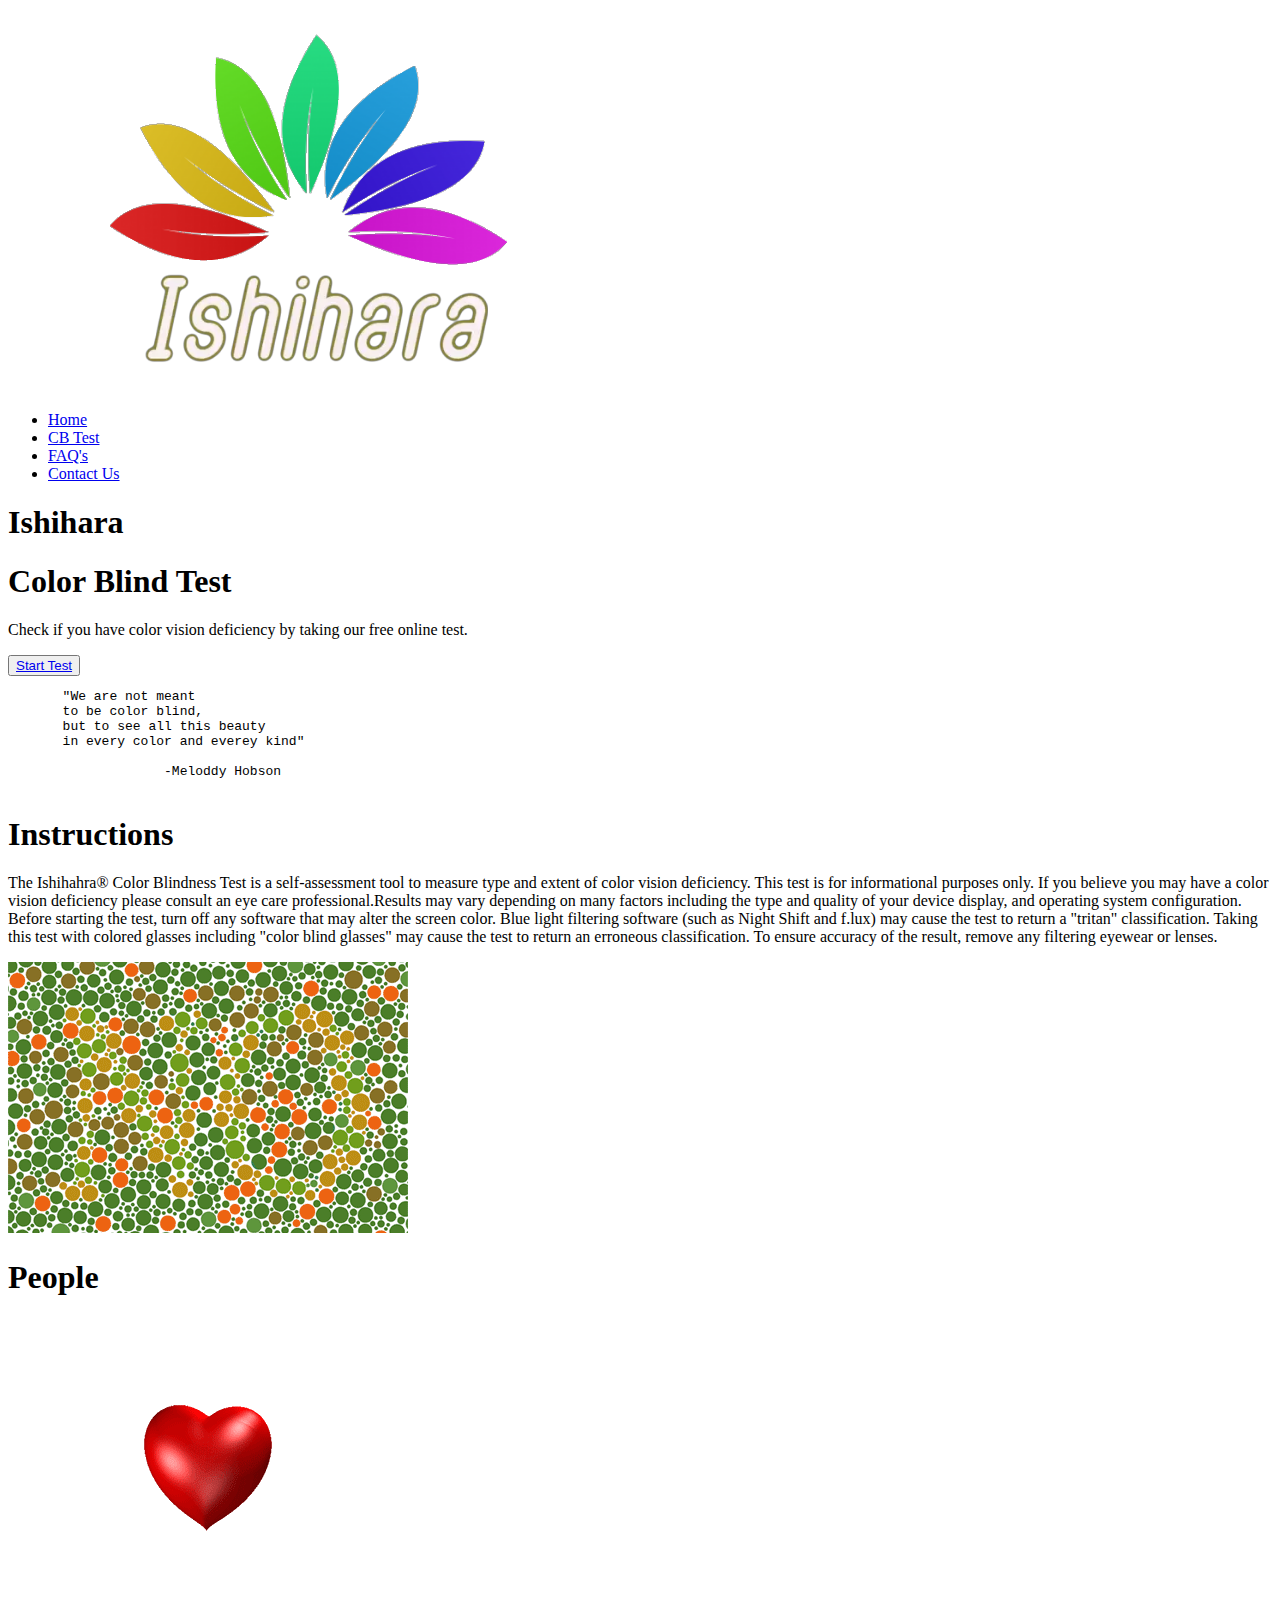
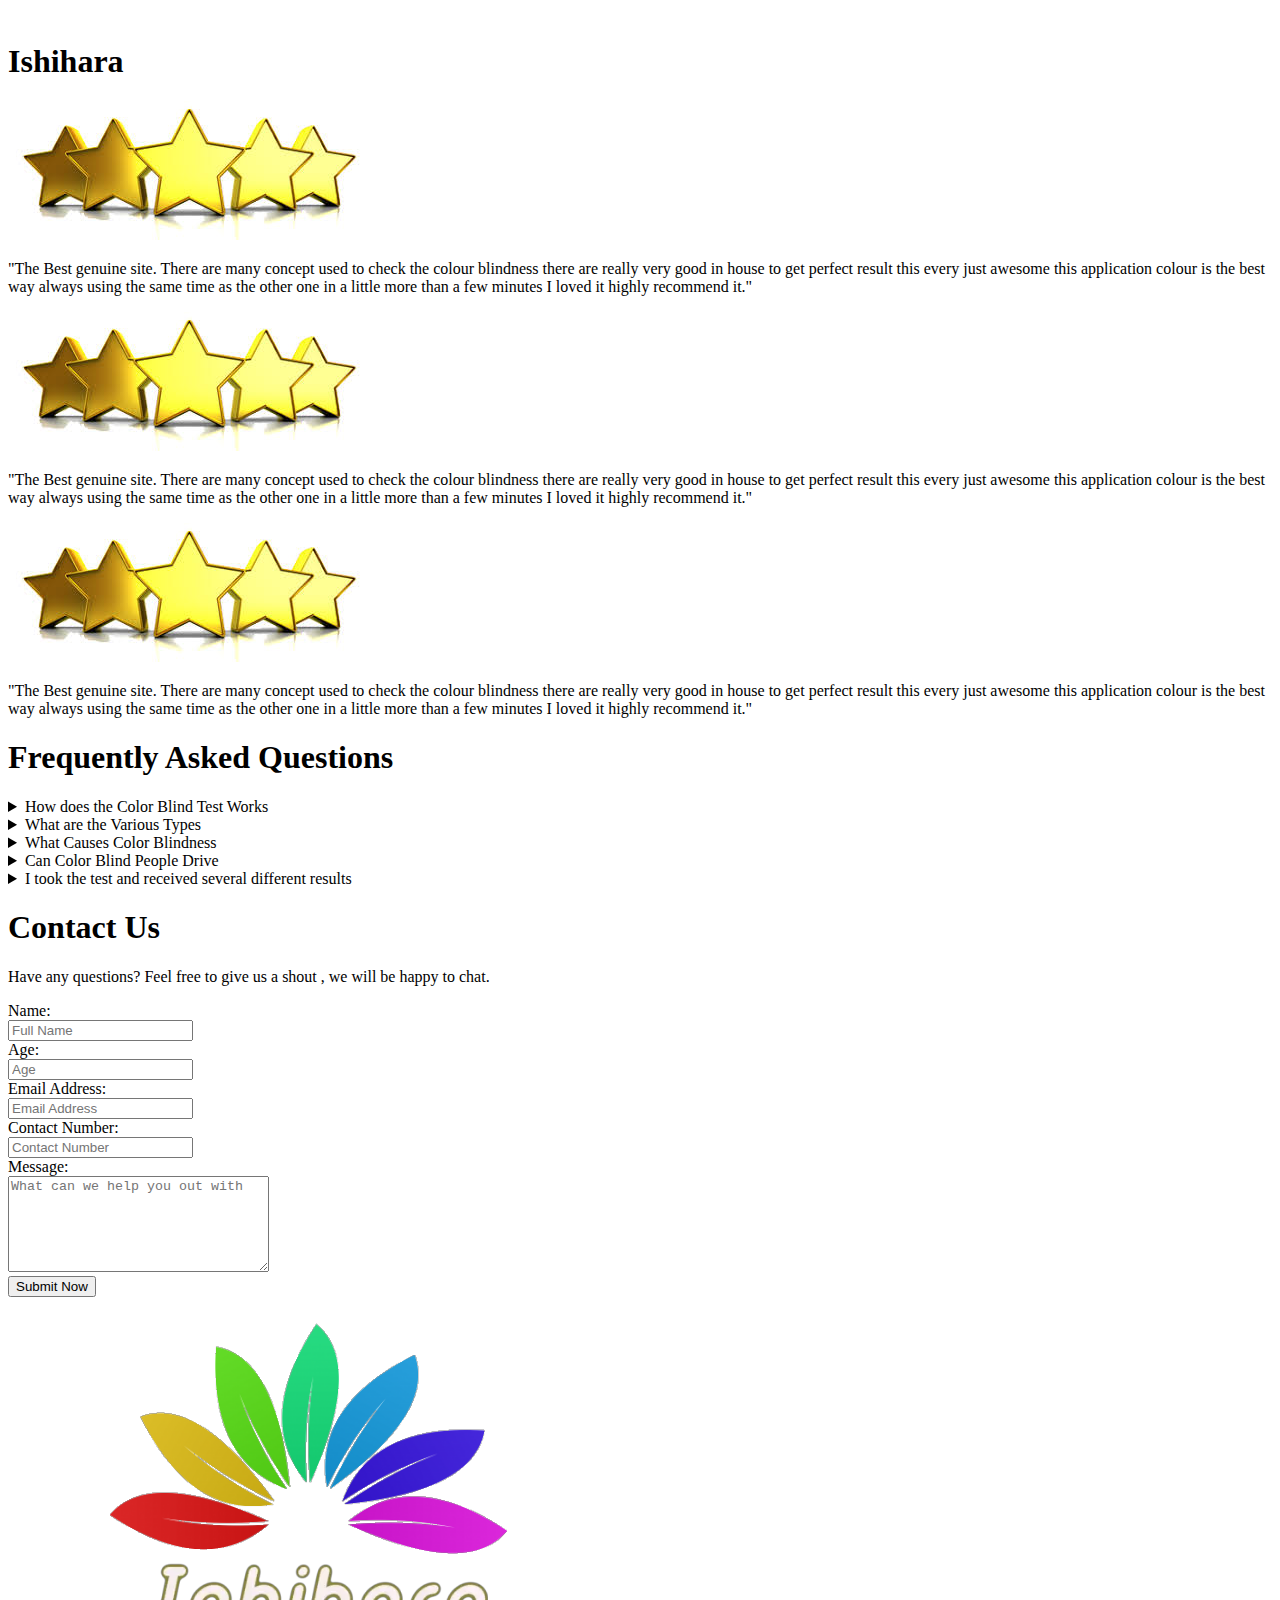
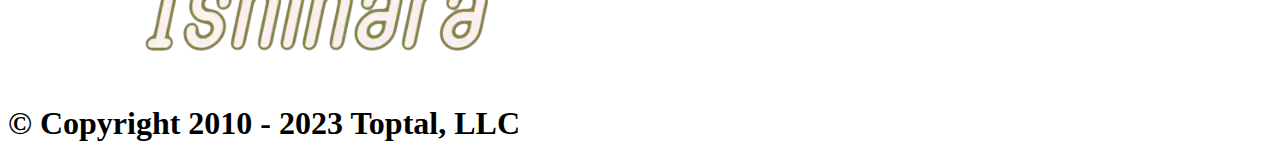
==== index.html @ a9572105 "files added" ====
<!DOCTYPE html>
<html lang="en">

<head>
    <meta charset="UTF-8">
    <meta http-equiv="X-UA-Compatible" content="IE=edge">
    <meta name="viewport" content="width=device-width, initial-scale=1.0">
    <title>Color Blindness Test</title>
    <link rel="stylesheet" href="css/style.css">
    <link rel="preconnect" href="https://fonts.googleapis.com">
    <link rel="preconnect" href="https://fonts.gstatic.com" crossorigin="">
    <link href="https://fonts.googleapis.com/css2?family=Playfair+Display:ital,wght@1,500&amp;display=swap"
        rel="stylesheet">
    <link rel="preconnect" href="https://fonts.googleapis.com">
    <link rel="preconnect" href="https://fonts.gstatic.com" crossorigin="">
    <link href="https://fonts.googleapis.com/css2?family=Bree+Serif&amp;display=swap" rel="stylesheet">
    <link rel="preconnect" href="https://fonts.googleapis.com">
    <link rel="preconnect" href="https://fonts.gstatic.com" crossorigin="">
    <link href="https://fonts.googleapis.com/css2?family=Poppins:wght@300&amp;display=swap" rel="stylesheet">
</head>

<body>
    <header>
        <nav id="navbar">
            <div id="logo">
                <img src="Color Logo Design Template - Made with PosterMyWall.png" alt="Test">
            </div>
            <ul>
                <li class="item"><a href="#">Home</a></li>
                <li class="item"><a href="http://127.0.0.1:5500/may17.html">CB Test</a></li>
                <li class="item"><a href="#fifth-sec">FAQ's</a></li>
                <li class="item"><a href="#sixth-sec">Contact Us</a></li>
            </ul>
        </nav>
    </header>

    <div id="third-sec">
        <div class="third-sec-block-one">
            <h1 class="third-sec-head">
                Ishihara
            </h1>
            <h1 class="third-sec-head">
                Color Blind Test
            </h1>
            <p class="third-sec-p1">
                Check if you have color vision deficiency by taking our free online test.
            </p>
            <button class="third-sec-btn" fdprocessedid="hqlkx"><a href="http://127.0.0.1:5500/may17.html"
                    target="_blank">Start Test</a></button>
        </div>
        <div class="third-sec-block-two">
            <pre class="third-sec-p2">       "We are not meant 
       to be color blind, 
       but to see all this beauty 
       in every color and everey kind"   

                    -Meloddy Hobson 
            </pre>
        </div>
    </div>
    <div id="instructions-sec">
        <div class="instruct-sec-head">
            <h1>Instructions</h1>
        </div>
        <div class="instruct-sec-block">
            <div class="instruct-sec-block-para">
                <p>The Ishihahra® Color Blindness Test is a self-assessment tool to measure type and extent of color
                    vision deficiency. This test is for informational purposes only. If you believe you may have a color
                    vision deficiency please consult an eye care professional.Results may vary depending on many factors
                    including the type and quality of your device display, and operating system configuration. Before
                    starting the test, turn off any software that may alter the screen color. Blue light filtering
                    software (such as Night Shift and f.lux) may cause the test to return a "tritan" classification.
                    Taking this test with colored glasses including "color blind glasses" may cause the test to return
                    an erroneous classification. To ensure accuracy of the result, remove any filtering eyewear or
                    lenses.</p>
            </div>
            <div class="instruct-sec-block-img">
                <img src="color-blind-pic.gif" alt="">
            </div>
        </div>
    </div>
    <div id="fourth-sec">
        <div class="fourth-sec-block-one">
            <h1 class="fourth-sec-head">People </h1>
            <img class="fourth-sec-head-heart" src="heart.gif" alt="Love">
            <h1 class="fourth-sec-head">Ishihara</h1>
        </div>
        <div class="fourth-sec-block-two">
            <!-- <img src="reviewpic1.png" alt="Review"> -->
            <div class="reviews">
                <img src="images (1).jpg" alt="Review">
                <p>"The Best genuine site. There are many concept used to check the colour blindness there are really
                    very good in house to get perfect result this every just awesome this application colour is the best
                    way always using the same time as the other one in a little more than a few minutes I loved it
                    highly recommend it."</p>
            </div>
            <div class="reviews">
                <img src="images (1).jpg" alt="Review">
                <p>"The Best genuine site. There are many concept used to check the colour blindness there are really
                    very good in house to get perfect result this every just awesome this application colour is the best
                    way always using the same time as the other one in a little more than a few minutes I loved it
                    highly recommend it."</p>
            </div>
            <div class="reviews">
                <img src="images (1).jpg" alt="Review">
                <p>"The Best genuine site. There are many concept used to check the colour blindness there are really
                    very good in house to get perfect result this every just awesome this application colour is the best
                    way always using the same time as the other one in a little more than a few minutes I loved it
                    highly recommend it."</p>
            </div>
            <!-- <img src="reviewpic2.png" alt=""> -->
        </div>
    </div>
    <div id="fifth-sec">
        <div class="fifth-sec-head">
            <h1>Frequently Asked Questions</h1>
        </div>
        <div class="fifth-sec-details">
            <details>
                <summary class="summary">How does the Color Blind Test Works</summary>
                <p>The Ishihahra® Color Blindness Test is a self-assessment tool to measure type and extent of color
                    vision deficiency. This test is for informational purposes only. If you believe you may have a color
                    vision deficiency please consult an eye care professional.Results may vary depending on many factors
                    including the type and quality of your device display, and operating system configuration. Before
                    starting the test, turn off any software that may alter the screen color. Blue light filtering
                    software (such as Night Shift and f.lux) may cause the test to return a "tritan" classification.
                    Taking this test with colored glasses including "color blind glasses" may cause the test to return
                    an erroneous classification. To ensure accuracy of the result, remove any filtering eyewear or
                    lenses.</p>
            </details>
            <details>
                <summary class="summary">What are the Various Types</summary>
                <p>There are four main types: Red-Green, Blue-Yellow, and Full (Monochromacy). Each color vision
                    deficiency results from specific eye defects or abnormalities that affect how an individual sees
                    color. For example, individuals with the Red-Green type are less sensitive to color variations in
                    the spectrum's red and green regions. Individuals with the Blue-Yellow type may not distinguish
                    between hues such as cyan or blue-yellow. And people with Full (Monochromacy) Type have difficulty
                    seeing any color.</p>
            </details>
            <details>
                <summary class="summary">What Causes Color Blindness</summary>
                <p>There are several different types, but the most common type is caused by an altered or absent color
                    of Photopsin pigment in the eyes. It will also be caused by other conditions that affect the eyes,
                    such as cataracts or macular degeneration. Most of all, it is hereditary but can also be acquired
                    through illness or injury. It is relatively common, affecting up to 8% of men and 0.5% of women
                    worldwide. While it is not a severe condition, it can impact a person's ability to participate in
                    certain activities, such as driving or identifying colors in a work environment. There are several
                    ways to adapt to color-blindness, including color filters and special glasses by consulting a
                    doctor.</p>
            </details>
            <details>
                <summary class="summary">Can Color Blind People Drive</summary>
                <p>Driving is a most difficult skill, allowing people to navigate the roads safely and access work,
                    school, and other destinations. However, not everyone has this ability. Some people suffer from
                    color blindness, making it difficult to differentiate some colors and combinations. Many have
                    wondered whether color-blind drivers are safe to drive on the road, but this question depends on
                    their particular type of color blindness. For instance, color blindness can be detected with a
                    simple online test. Regardless of the cause, all color blind drivers can benefit from taking extra
                    care behind the wheel and being especially careful by consulting to doctor and taking Treatment like
                    glasses or lenses while driving.
                </p>
            </details>
            <details>
                <summary class="summary">I took the test and received several different results</summary>
                <p>Test results may vary if a person uses different monitors, screens, or takes the test under different
                    lighting conditions. Be sure that the brightness of your monitor, tablet or smartphone is set to
                    high and retake the test on the same device to confirm results.</p>
            </details>
        </div>
    </div>
    <div id="sixth-sec">
        <div class="sixth-sec-head">
            <h1>Contact Us</h1>
        </div>
        <div class="sixth-sec-block">
            <div class="sixth-sec-para">
                <p>Have any questions? Feel free to give us a shout , we will be happy to chat.</p>
            </div>
            <div class="sixth-sec-form1">
                <div class="sixth-sec-form-name">
                    Name:<br> <input type="text" placeholder="Full Name" fdprocessedid="8umhqd">
                </div>
                <div class="sixth-sec-form-name">
                    Age:<br> <input type="text" placeholder="Age" fdprocessedid="5wmhr7">
                </div>
            </div>
            <div class="sixth-sec-form2">
                <div class="sixth-sec-form-name">
                    Email Address:<br> <input type="text" placeholder="Email Address" fdprocessedid="2l1i1n">
                </div>
                <div class="sixth-sec-form-name">
                    Contact Number:<br> <input type="text" placeholder="Contact Number" fdprocessedid="vk0z0qk">
                </div>
            </div>
            <div class="sixth-sec-form3">
                <div class="sixth-sec-form-feed">
                    Message:<br> <textarea name="messages" id="message" cols="30" rows="6"
                        placeholder="What can we help you out with"></textarea>
                </div>
            </div>
            <div class="submit">
            <button fdprocessedid="qgq2w">Submit Now</button>
        </div>
        </div>
    </div>
    <div id="seventh-sec">
        <div class="footer1">
            <img src="Color Logo Design Template - Made with PosterMyWall.png" alt="">
        </div>
        <footer class="footer2">
            <h1>© Copyright 2010 - 2023 Toptal, LLC</h1>
        </footer>
    </div>


</body>

</html>
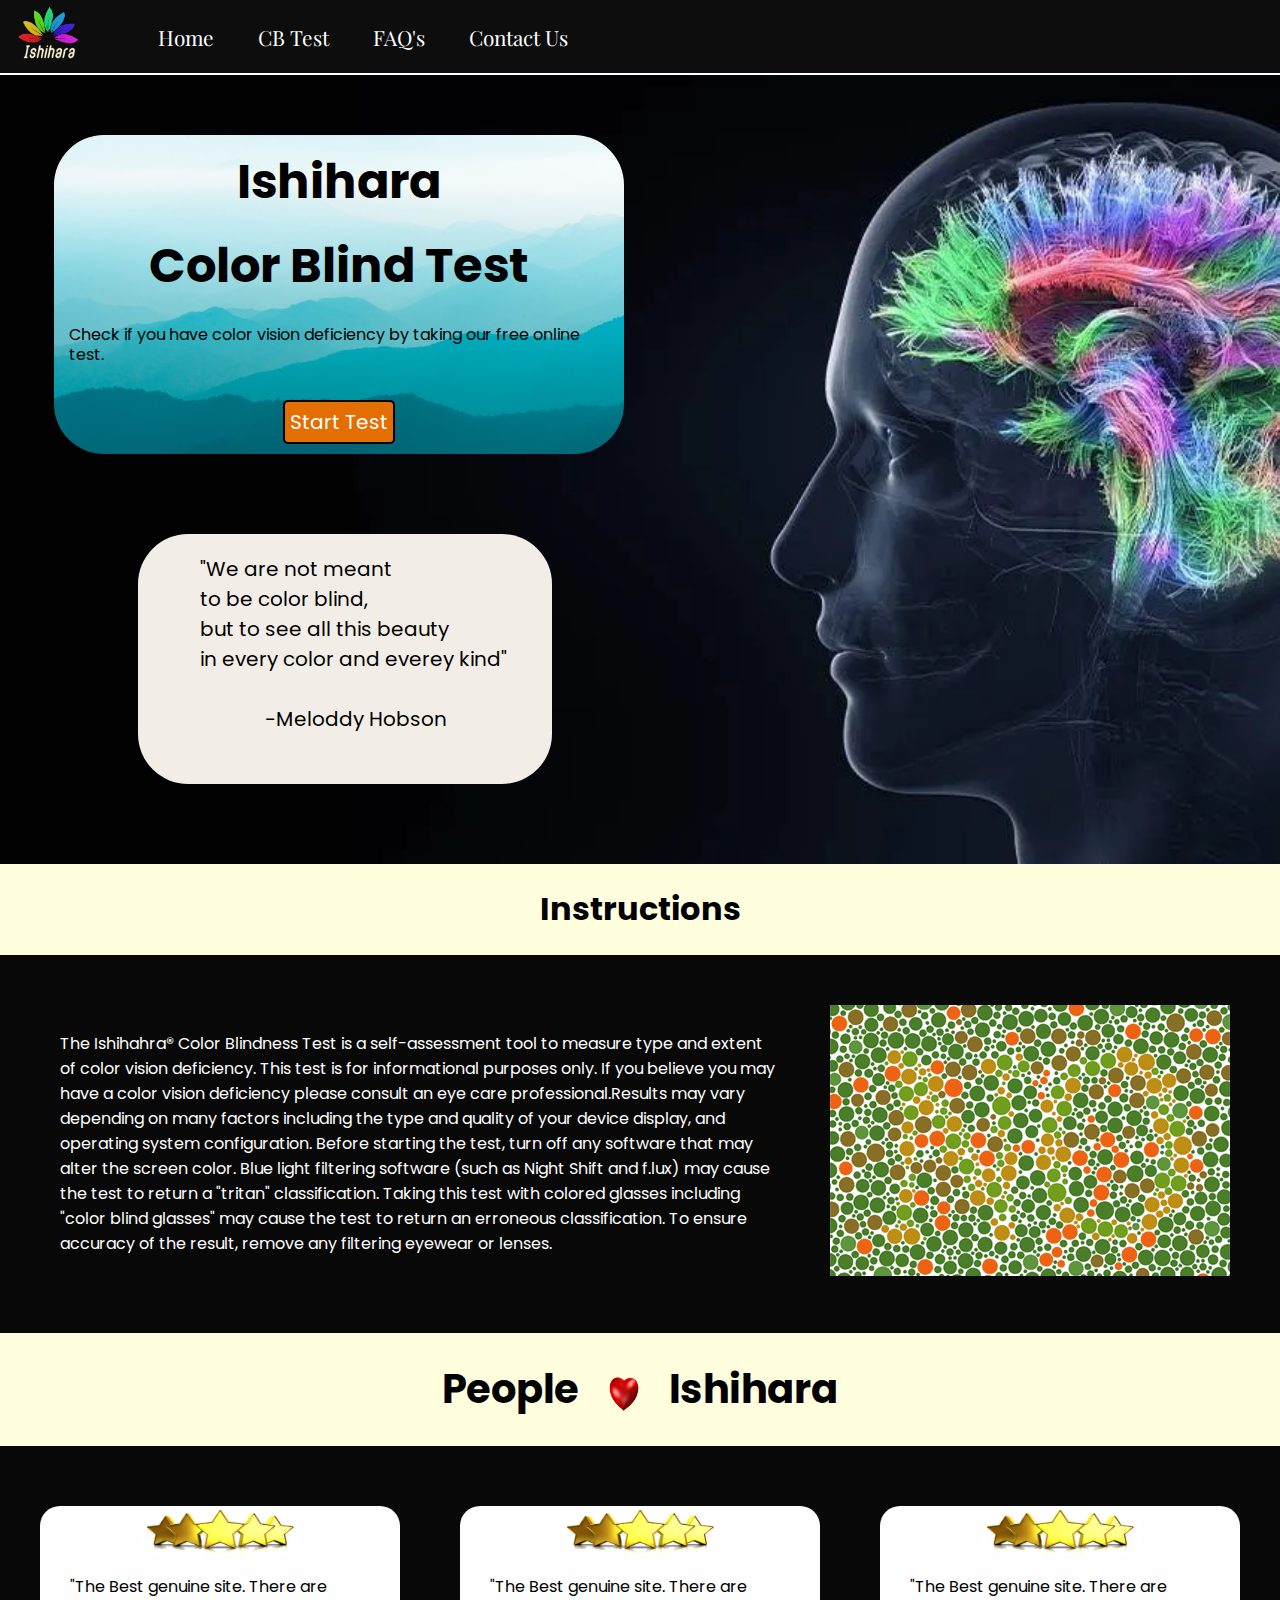
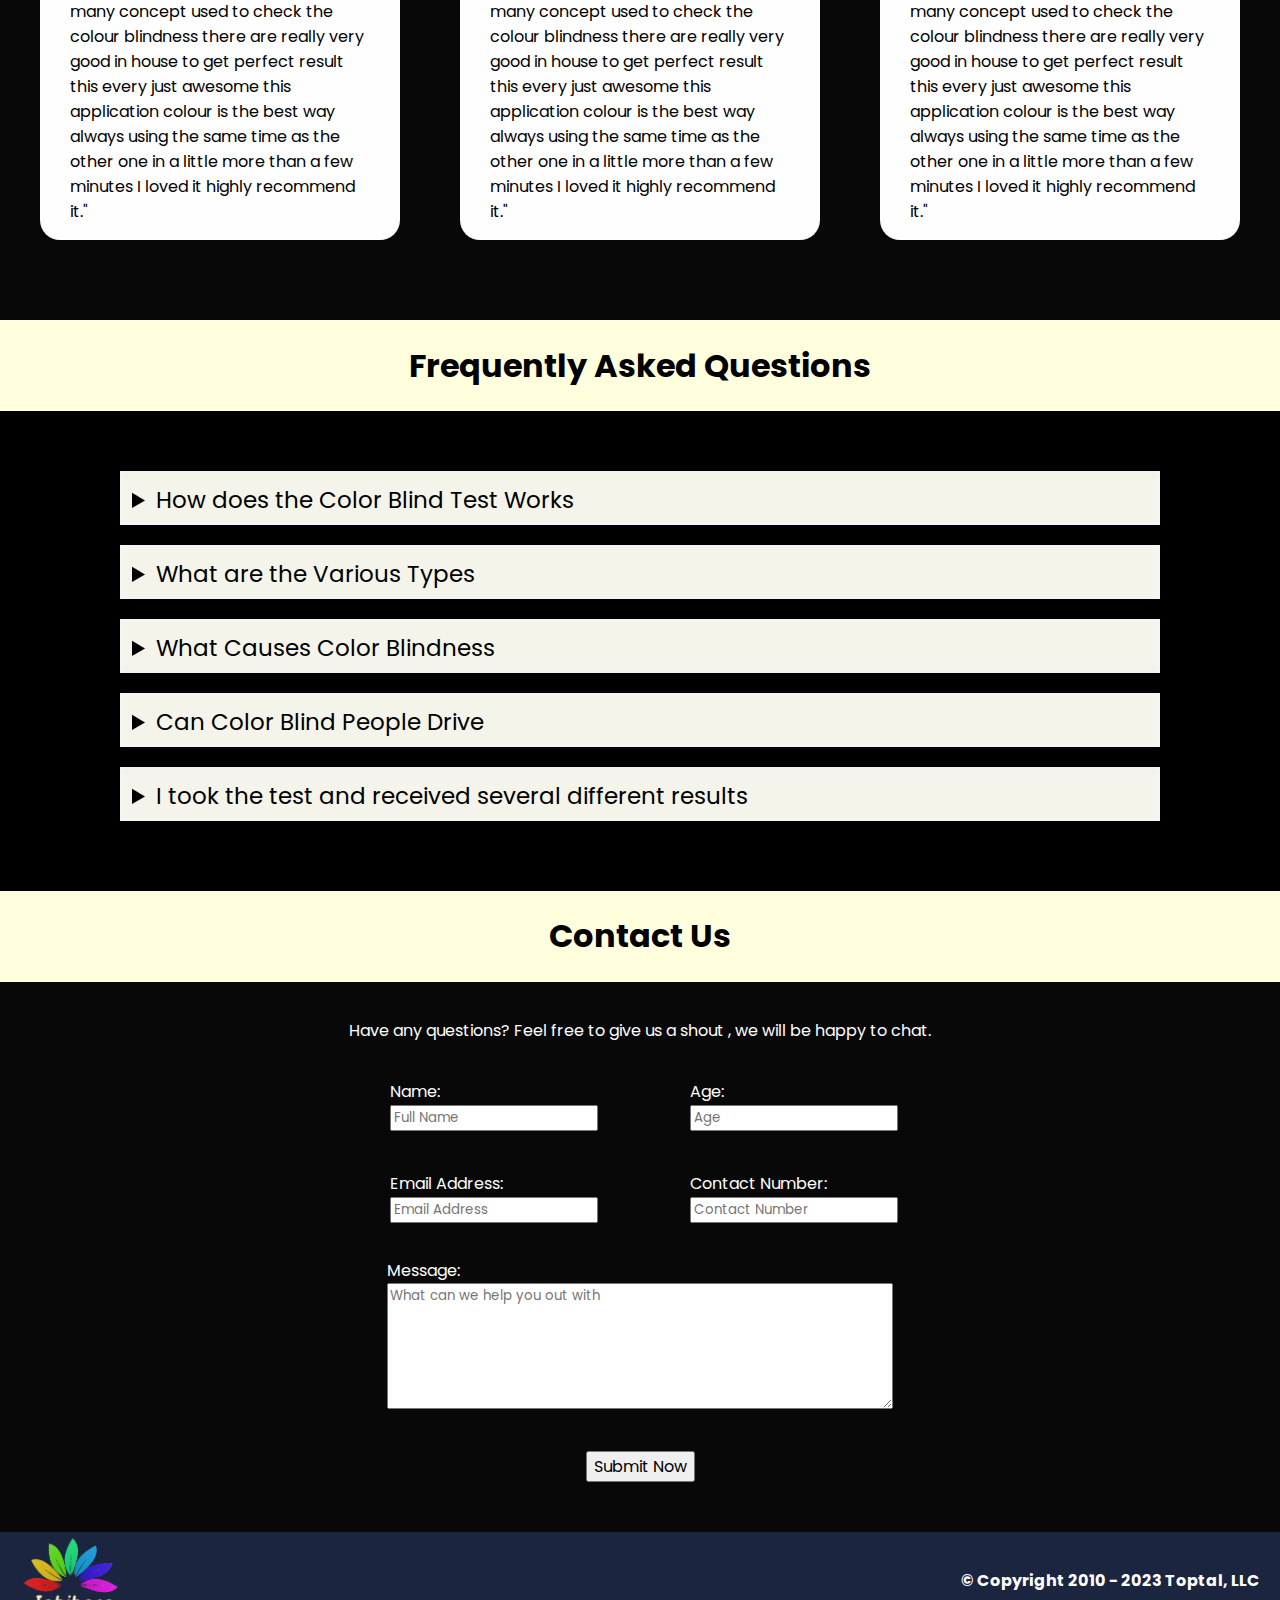
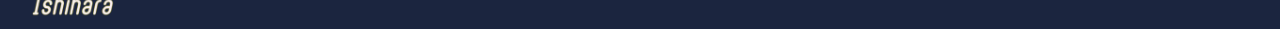
==== commit 09153b5a: "done" ====
--- a/index.html
+++ b/index.html
@@ -6,7 +6,7 @@
     <meta http-equiv="X-UA-Compatible" content="IE=edge">
     <meta name="viewport" content="width=device-width, initial-scale=1.0">
     <title>Color Blindness Test</title>
-    <link rel="stylesheet" href="css/style.css">
+    <link rel="stylesheet" href="style.css">
     <link rel="preconnect" href="https://fonts.googleapis.com">
     <link rel="preconnect" href="https://fonts.gstatic.com" crossorigin="">
     <link href="https://fonts.googleapis.com/css2?family=Playfair+Display:ital,wght@1,500&amp;display=swap"
--- a/style.css
+++ b/style.css
@@ -0,0 +1,358 @@
+/* Navigation Menu */
+*{
+    font-family: 'Poppins', sans-serif;
+    /* border: 2px solid red; */
+}
+body {
+    margin: 0px;
+}
+
+#navbar {
+    display: flex;
+    margin-top: 0px;
+    margin-left: 0px;
+    align-items: center;
+    position: relative;
+}
+
+#logo {
+    /* padding: 3px 3px; */
+    margin: 3px 3px;
+}
+
+#logo img {
+    /* border: 2px solid white; */
+    height: 60px;
+    width: 90px;
+}
+
+#navbar ul {
+    display: flex;
+}
+
+#navbar::before {
+    content: "";
+    /* background-color: rgb(2, 0, 12); */
+    background-color: #0d0d0e;
+    position: absolute;
+    height: 100%;
+    width: 100%;
+    /* opacity: 0.95; */
+    z-index: -1;
+}
+
+#navbar ul li {
+    color: blueviolet;
+    list-style: none;
+    font-size: 1.3rem;
+}
+
+#navbar ul li a {
+    display: block;
+    color: white;
+    padding: 3px 22px;
+    border-radius: 20px;
+    text-decoration: none;
+    font-family: 'Playfair Display', serif;
+    transition: 0.3s ease;
+}
+
+#navbar ul li a:hover {
+    color: black;
+    background-color: rgb(244, 243, 234);
+    transform: scale(1.2);
+}
+
+
+
+
+
+/* Second Section */
+#second-sec {
+    display: flex;
+    flex-direction: column;
+    /* border: 2px solid blue; */
+    align-items: center;
+    background: url("../2nd.jpg") no-repeat center center/cover;
+    height: 510px;
+    /* padding-left: 298px; */
+}
+.photo{
+    height: 1000px;
+}
+
+#third-sec{
+    /* border: 2px solid white; */
+    display: flex;
+    flex-direction: column;
+    border-top: 2px solid rgb(255, 255, 255);
+    /* justify-content: center; */
+    /* align-items: center; */
+    padding-left: 54px;
+    padding-top: 20px;
+    background: url("../brain.webp") no-repeat center center/cover;
+    color: rgb(183, 214, 214);
+    /* height: 650px; */
+}
+.third-sec-block-one{
+    /* border: 2px solid darkgrey; */
+    display: flex;
+    flex-direction: column;
+    justify-content: center;
+    align-items: center;
+    line-height: 20px;
+    background: url("../photo.jpg");
+    color: black;
+    width: 540px;
+    margin-top: 40px;
+    margin-bottom: 50px;
+    padding: 5px 15px;
+    padding-bottom: 10px;
+    border-radius: 50px;
+}
+.third-sec-head{
+    font-size: 48px;
+}
+.third-sec-btn{
+    margin-top: 19px;
+    font-size: larger;
+    border-radius: 5px;
+    padding: 5px 5px;
+}
+.third-sec-block-two{
+    /* border: 2px solid green; */
+    background-color: rgb(242, 238, 231);
+    opacity: 1;
+    padding: 0px 27px;
+    border-radius: 50px;
+    width: 360px;
+    margin-left: 84px;
+    margin-top: 30px;
+    margin-bottom: 80px;
+    transition: 0.3s ease;
+}
+.third-sec-block-two:hover{
+    transform: scale(1.1);
+}
+.third-sec-p2{
+    font-size: 20px;
+    color: black;
+}
+.third-sec-btn{
+    background-color: rgb(227, 110, 1);
+    padding: 5px;
+    border: 2px solid rgb(0, 0, 0);
+    font-size: 20px;
+    transition: 0.3s ease;
+}
+.third-sec-btn a{
+    color: white;
+    text-decoration: none;
+}
+.third-sec-btn:hover{
+    background-color: rgb(231, 197, 50);
+    transform: scale(1.2);
+}
+#instructions-ssec{
+    /* border: 2px solid maroon; */
+    padding-top: 0px;
+}
+.instruct-sec-head{
+    /* border: 2px solid burlywood; */
+    display: flex;
+    justify-content: center;
+    align-items: center;
+    background-color: rgb(255, 255, 222);
+}
+.instruct-sec-block{
+    display: flex;
+    justify-content: center;
+    align-items: center;
+    padding: 50px;
+    background-color: rgb(8, 8, 8);
+}
+.instruct-sec-block-para{
+    padding: 10px;
+    margin-right: 40px;
+    color: white;
+}
+.instruct-sec-block-img{
+    transition: 0.3s ease;
+}
+.instruct-sec-block-img:hover{
+    transform: scale(1.12);    
+}
+
+#fourth-sec{
+    /* border: 2px solid darkorange; */
+    background-color: rgb(8, 8, 8);
+    padding-bottom: 70px;
+}
+.fourth-sec-block-one{
+    display: flex;
+    color: rgb(0, 0, 0);
+    padding: 0px;
+    justify-content: center;
+    align-items: center;
+    background-color: rgb(255, 255, 222);
+}
+.fourth-sec-head{
+    font-size: 40px;
+}
+.fourth-sec-head-heart{
+    padding-top: 10px;
+    height: 80px;
+    width: 90px;
+}
+.fourth-sec-block-two{
+    display: flex;
+    margin-top: 50px;
+    justify-content: center;
+    align-items: center;
+}
+.reviews{
+    /* border: 2px solid green; */
+    background-color: rgb(254, 254, 254);
+    border-radius: 20px;
+    display: flex;
+    flex-direction: column;
+    justify-content: center;
+    align-items: center;
+    width: 300px;
+    margin: 10px 30px;
+    padding: 0px 30px;
+    transition: 0.3s ease;
+}
+.reviews:hover{
+    transform: scale(1.1);
+}
+.fourth-sec-block-two>img{
+    height: 213px;
+    width: 185px;
+}
+.reviews img{
+    padding: 0px 0px;
+    margin: 1px 0px;
+    border-radius: 100px;
+    height: 50px;
+    width: 160px;
+}
+#fifth-sec{
+    /* border: 2px solid violet; */
+    display: flex;
+    color: white;
+    flex-direction: column;
+    background-color: black;
+}
+.fifth-sec-head{
+    background-color: rgb(255, 255, 222);
+    color: black;
+    display: flex;
+    margin-bottom: 50px;
+    justify-content: center;
+    align-items: center;
+}
+
+.fifth-sec-details{
+    padding: 0px 120px;
+    padding-bottom: 60px;
+}
+#fifth-sec summary{
+    font-size: 23px;
+    border: 2px solid rgb(247, 243, 247);
+    margin: 10px 0px;
+    height: 30px;
+    padding: 10px;
+    color: black;
+    background-color: rgb(244, 244, 234);
+    transition: 0.3s ease;
+}
+#fifth-sec summary:hover{
+    transform: scale(1.1);
+}
+.fifth-sec-details p{
+    border: 2px solid rgb(0, 0, 0);
+    background-color: rgb(246, 251, 251);
+    color: black;
+    font-size: 20px;
+    padding: 10px;
+}
+.sixth-sec-head{
+    display: flex;
+    justify-content: center;
+    align-items: center;
+    background-color: rgb(255, 255, 222);
+}
+.sixth-sec-block{
+    display: flex;
+    flex-direction: column;
+    align-self: center;
+    justify-content: center;
+    padding-top: 20px;
+    padding-bottom: 50px;
+    color: white;
+    background-color: rgb(8, 8, 8);
+}
+.sixth-sec-para{
+    display: flex;
+    align-self: center;
+    justify-content: center;
+}
+.sixth-sec-form{
+    display: flex;
+    margin: 10px 100px;
+}
+.sixth-sec-form1{
+    display: flex;
+    padding: 15px;
+    justify-content: center;
+    align-items: center;
+}
+.sixth-sec-form2{
+    display: flex;
+    padding: 15px;
+    justify-content: center;
+    align-items: center;
+}
+.sixth-sec-form3{
+    display: flex;
+    padding: 15px;
+    justify-content: center;
+    align-items: center;
+}
+.sixth-sec-form-name{
+    margin: 5px 50px;
+    width: 200px;
+    justify-content: center;
+    align-items: center;
+}
+.sixth-sec-form-name input{
+    width: 200px
+}
+.sixth-sec-form3 textarea{
+    width: 500px;
+}
+.submit{
+    display: flex;
+    justify-content: center;
+    margin-top: 20px;
+}
+.submit button{
+    font-size: 1rem;
+}
+#seventh-sec{
+    display: flex;
+    flex-direction: row;
+    justify-content: space-between;
+    align-items: center;
+    background-color: rgb(27, 37, 63);
+    padding: 0px;
+    color: white;
+}
+.footer1 img{
+    height: 90px;
+}
+.footer2{
+    font-size: 8px;
+    margin-right: 20px;
+}
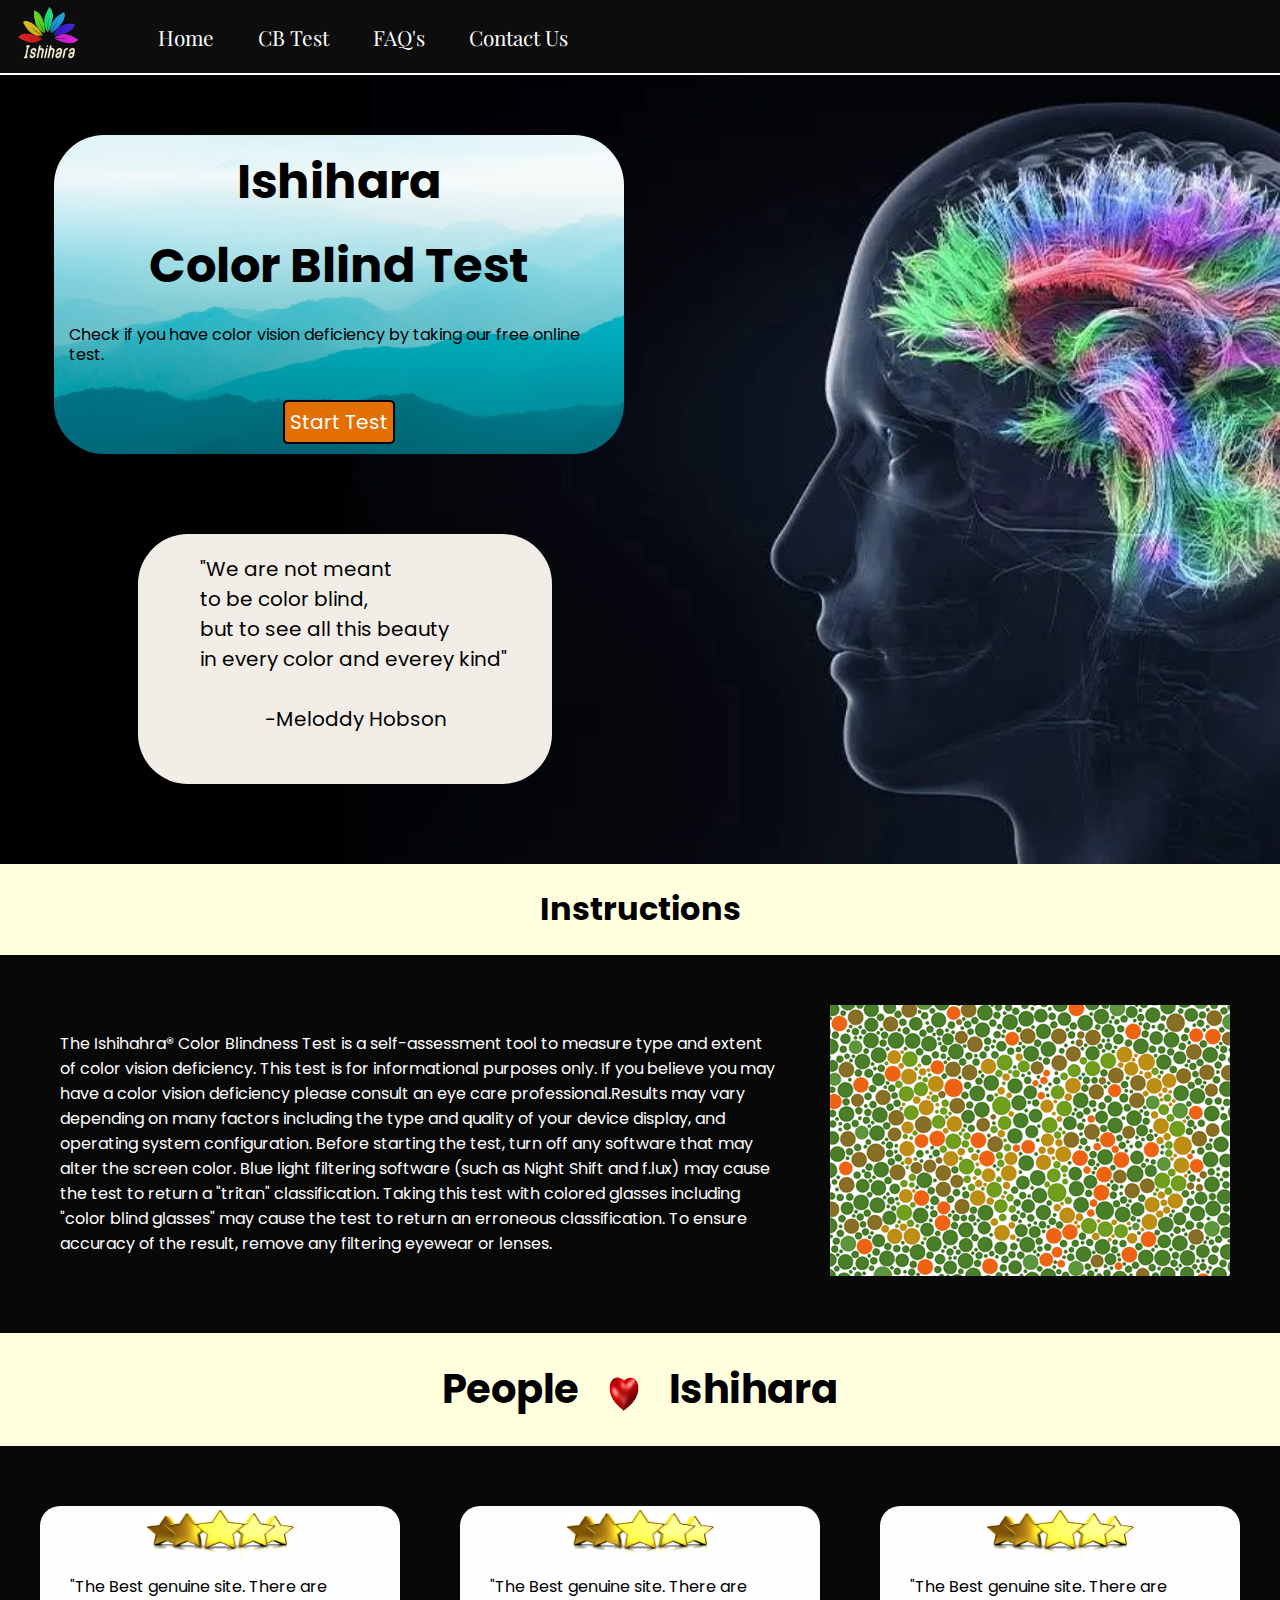
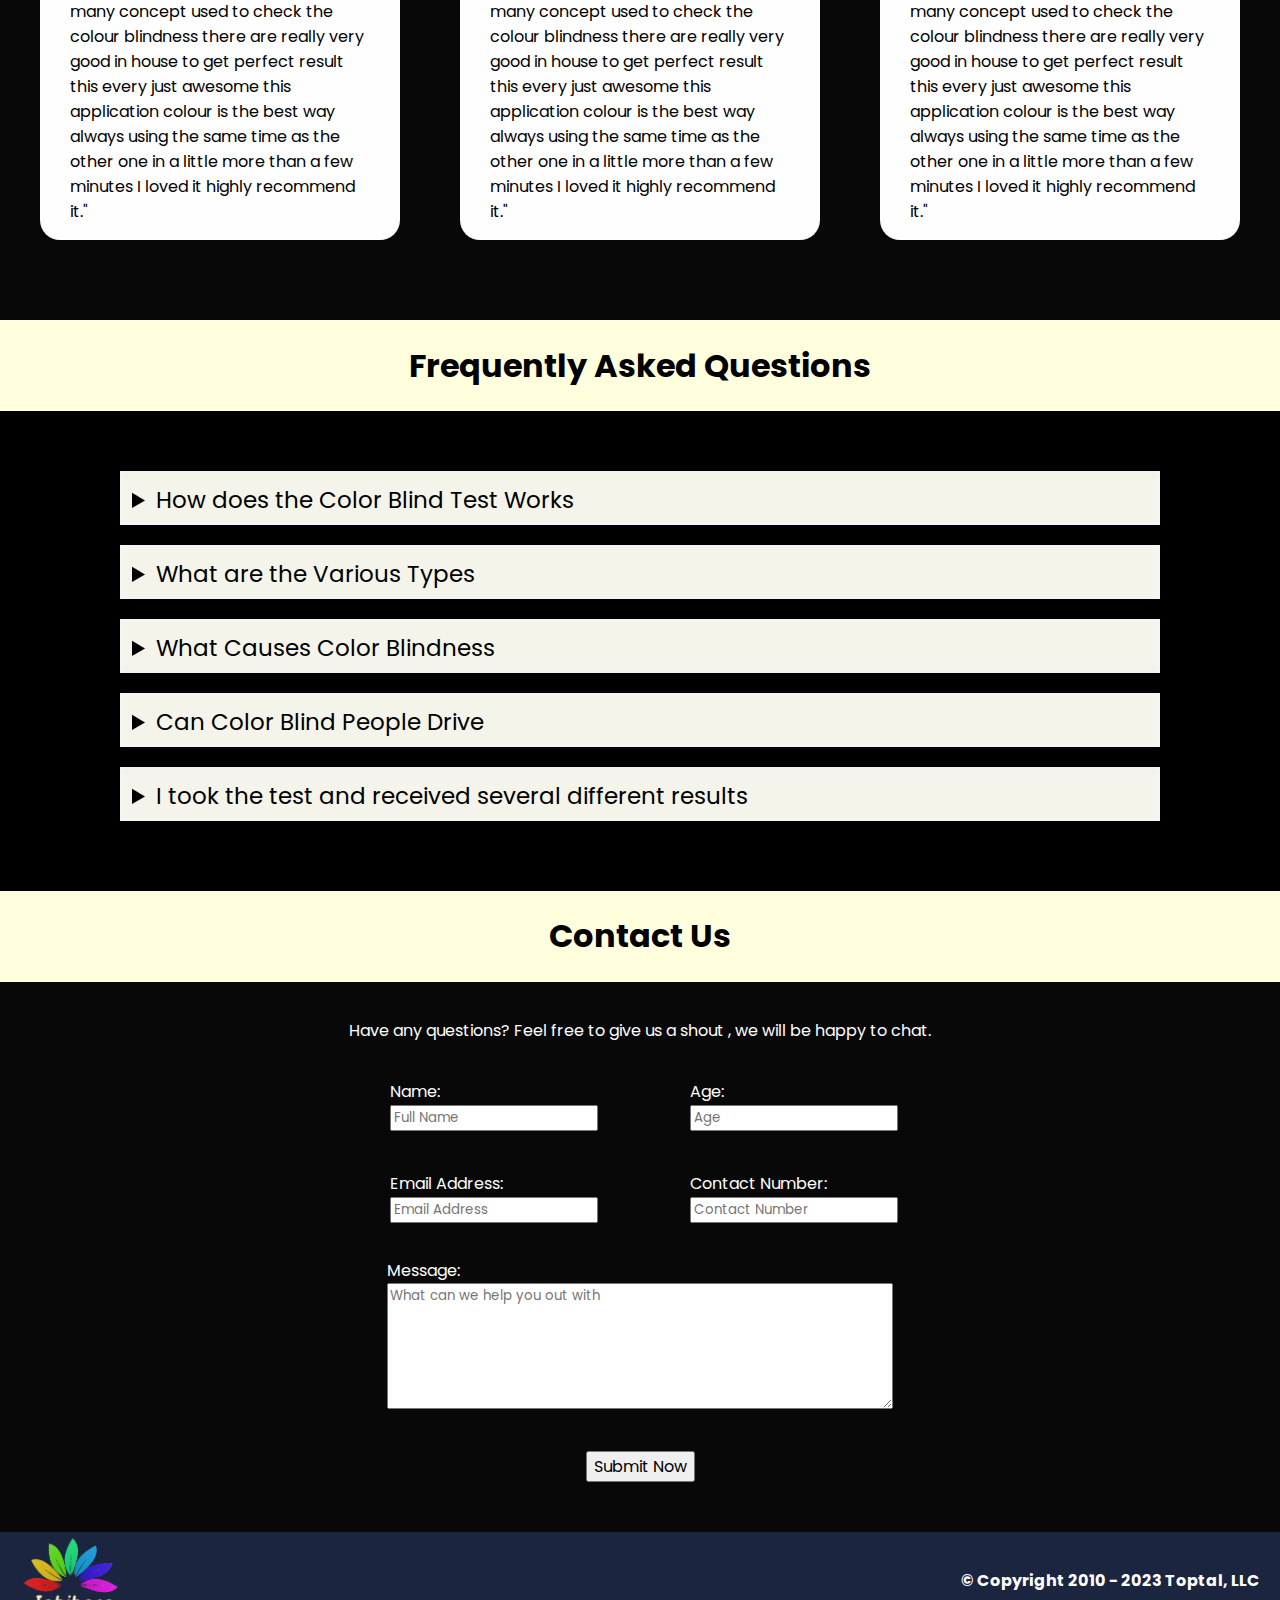
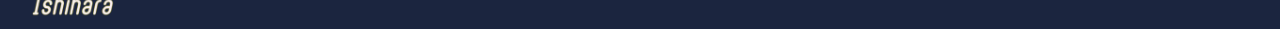
==== commit e9841ff8: "Update index.html" ====
--- a/index.html
+++ b/index.html
@@ -27,7 +27,7 @@
             </div>
             <ul>
                 <li class="item"><a href="#">Home</a></li>
-                <li class="item"><a href="http://127.0.0.1:5500/may17.html">CB Test</a></li>
+                <li class="item"><a href="may17.html">CB Test</a></li>
                 <li class="item"><a href="#fifth-sec">FAQ's</a></li>
                 <li class="item"><a href="#sixth-sec">Contact Us</a></li>
             </ul>
@@ -215,4 +215,4 @@
 
 </body>
 
-</html>+</html>
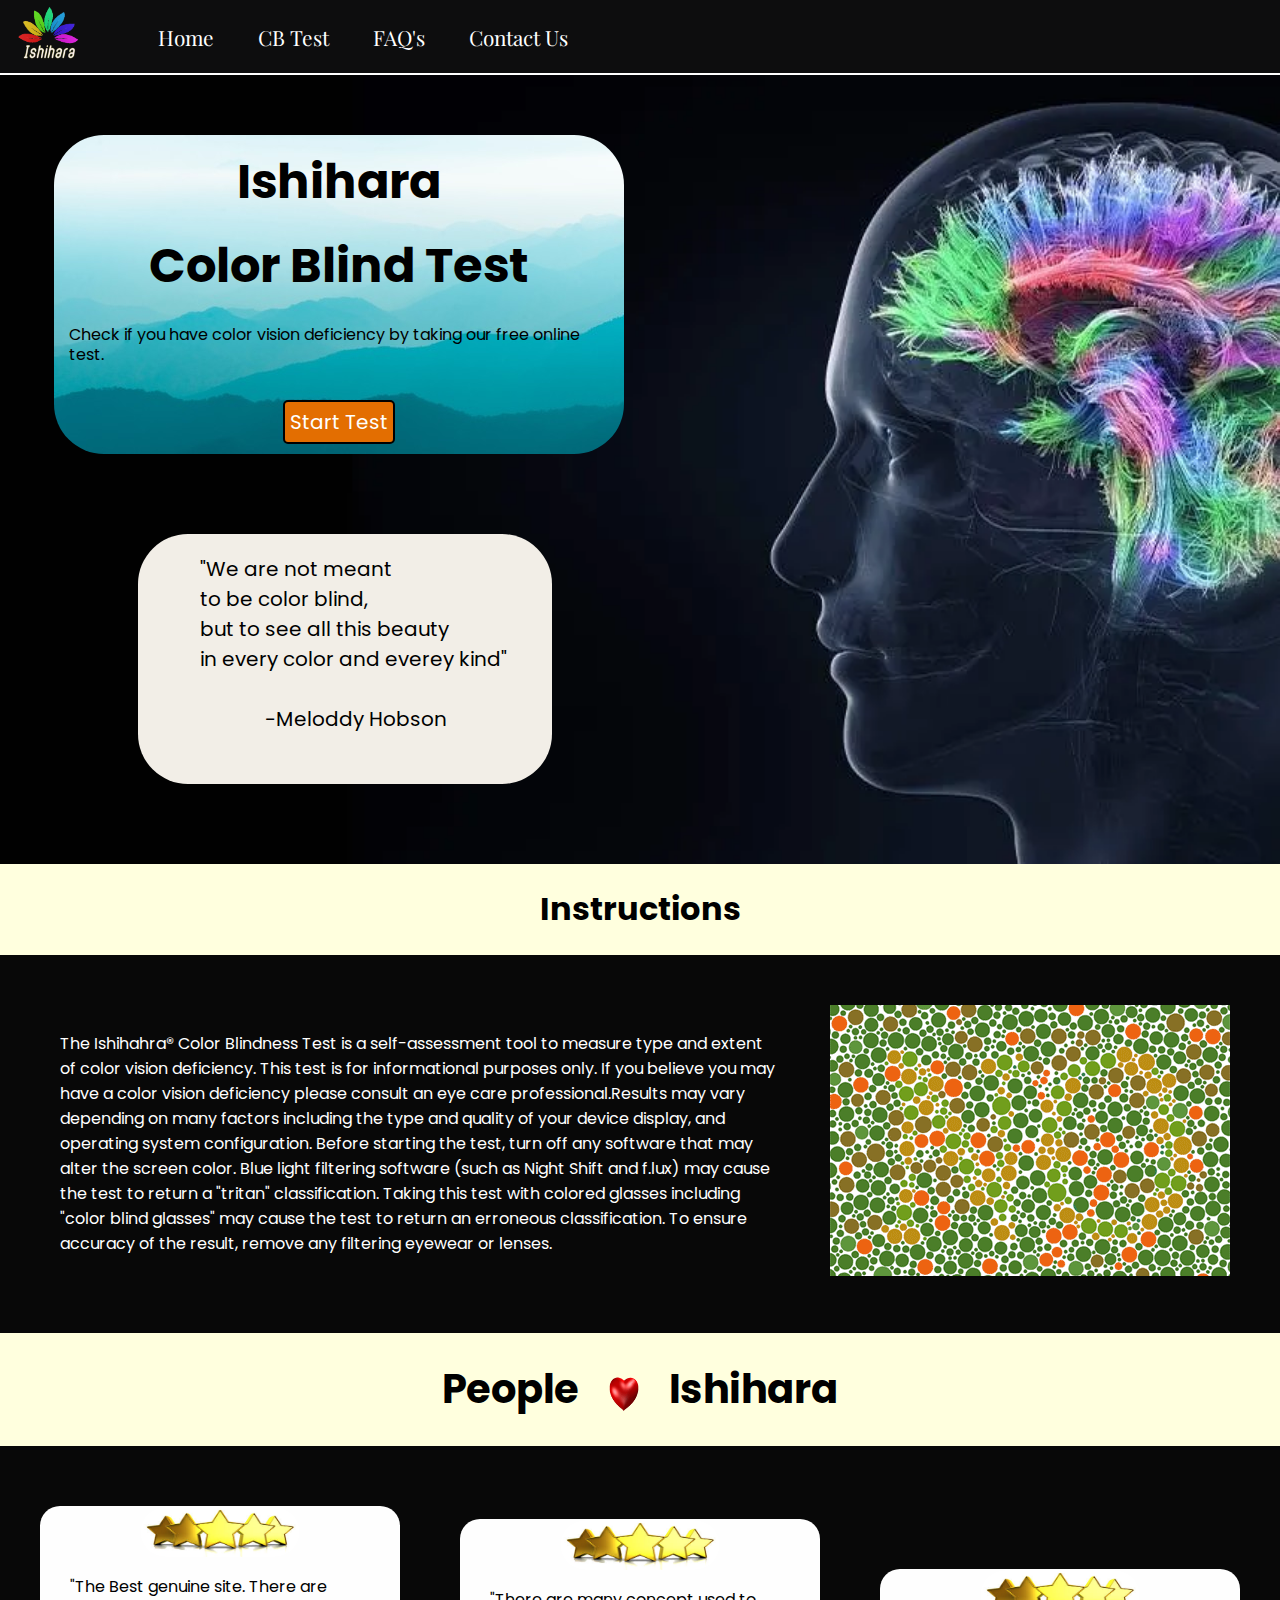
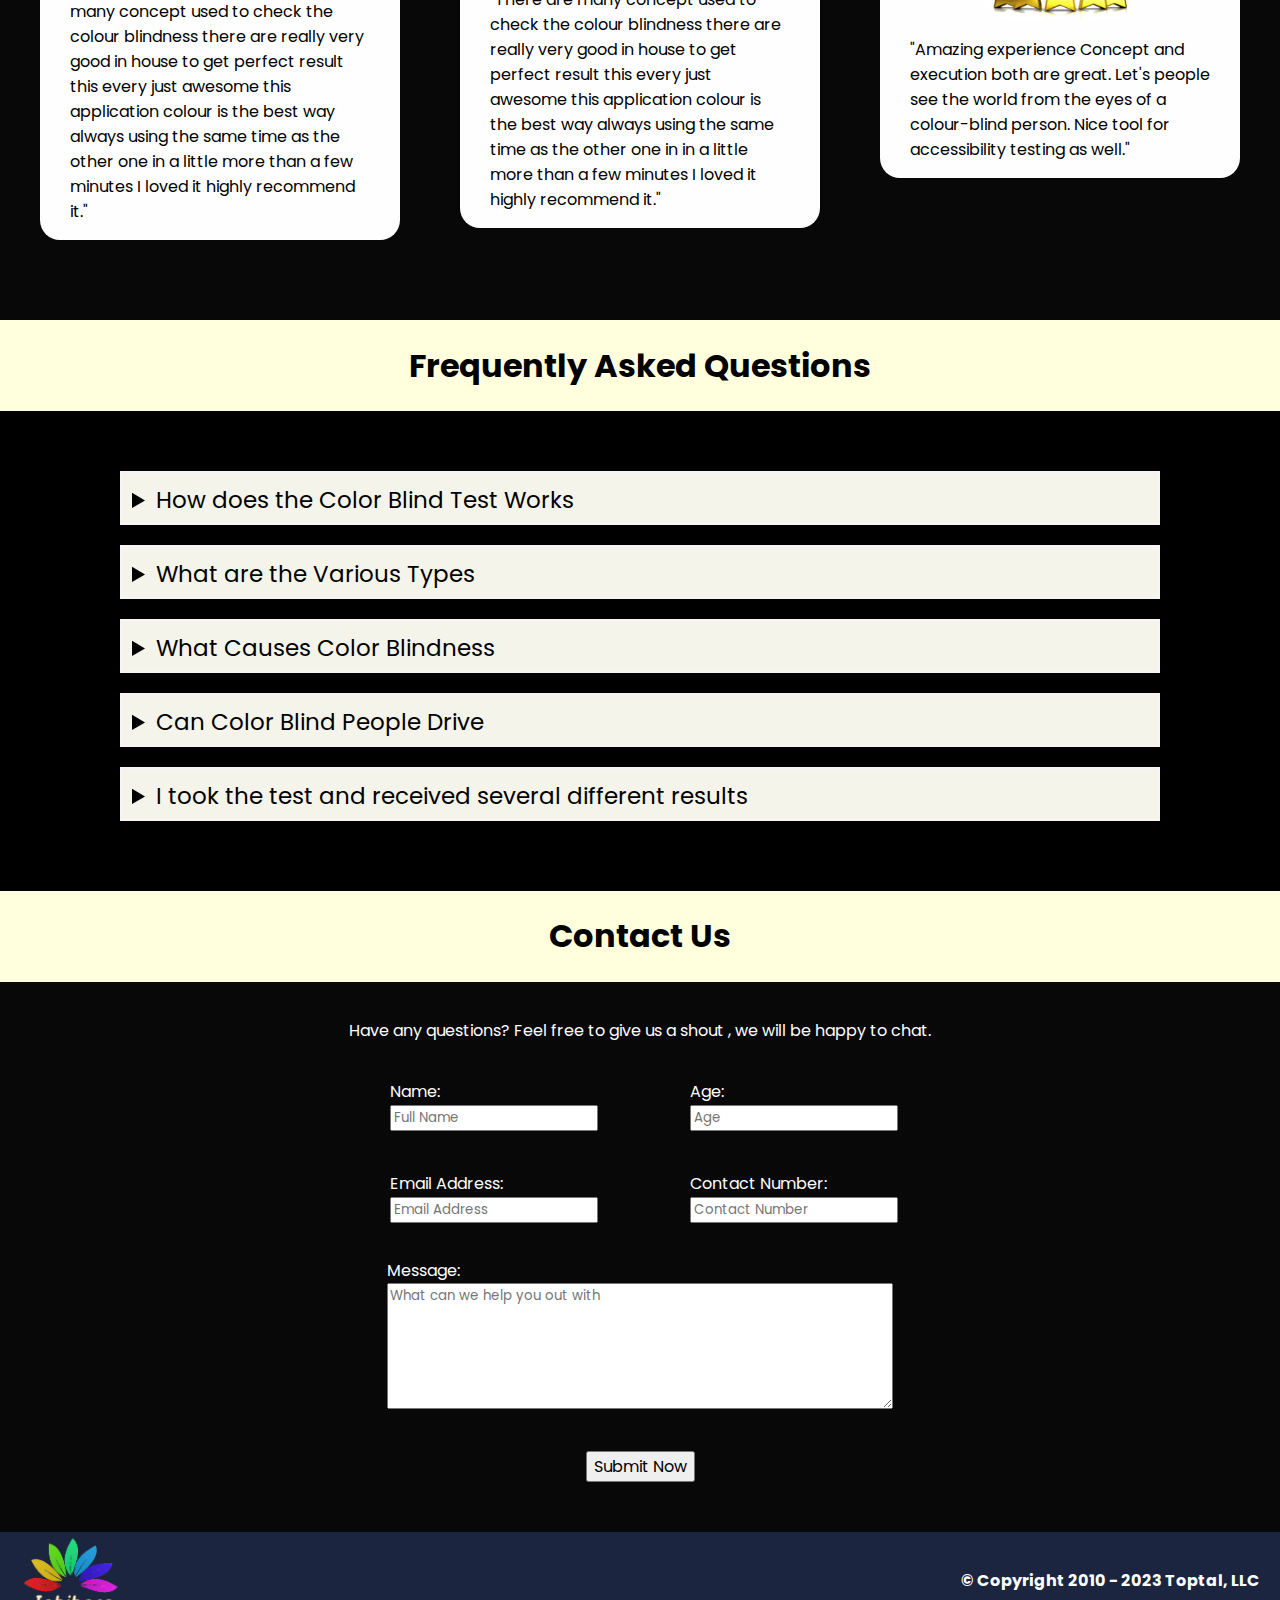
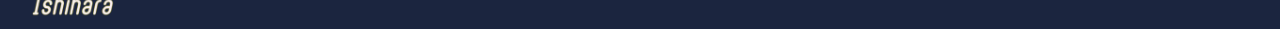
==== commit 740ab154: "changed" ====
--- a/index.html
+++ b/index.html
@@ -45,7 +45,7 @@
             <p class="third-sec-p1">
                 Check if you have color vision deficiency by taking our free online test.
             </p>
-            <button class="third-sec-btn" fdprocessedid="hqlkx"><a href="http://127.0.0.1:5500/may17.html"
+            <button class="third-sec-btn" fdprocessedid="hqlkx"><a href="may17.html"
                     target="_blank">Start Test</a></button>
         </div>
         <div class="third-sec-block-two">
@@ -96,17 +96,11 @@
             </div>
             <div class="reviews">
                 <img src="images (1).jpg" alt="Review">
-                <p>"The Best genuine site. There are many concept used to check the colour blindness there are really
-                    very good in house to get perfect result this every just awesome this application colour is the best
-                    way always using the same time as the other one in a little more than a few minutes I loved it
-                    highly recommend it."</p>
+                <p>"There are many concept used to check the colour blindness there are really very good in house to get perfect result this every just awesome this application colour is the best way always using the same time as the other one in in a little more than a few minutes I loved it highly recommend it."</p>
             </div>
             <div class="reviews">
                 <img src="images (1).jpg" alt="Review">
-                <p>"The Best genuine site. There are many concept used to check the colour blindness there are really
-                    very good in house to get perfect result this every just awesome this application colour is the best
-                    way always using the same time as the other one in a little more than a few minutes I loved it
-                    highly recommend it."</p>
+                <p>"Amazing experience Concept and execution both are great. Let's people see the world from the eyes of a colour-blind person. Nice tool for accessibility testing as well."</p>
             </div>
             <!-- <img src="reviewpic2.png" alt=""> -->
         </div>
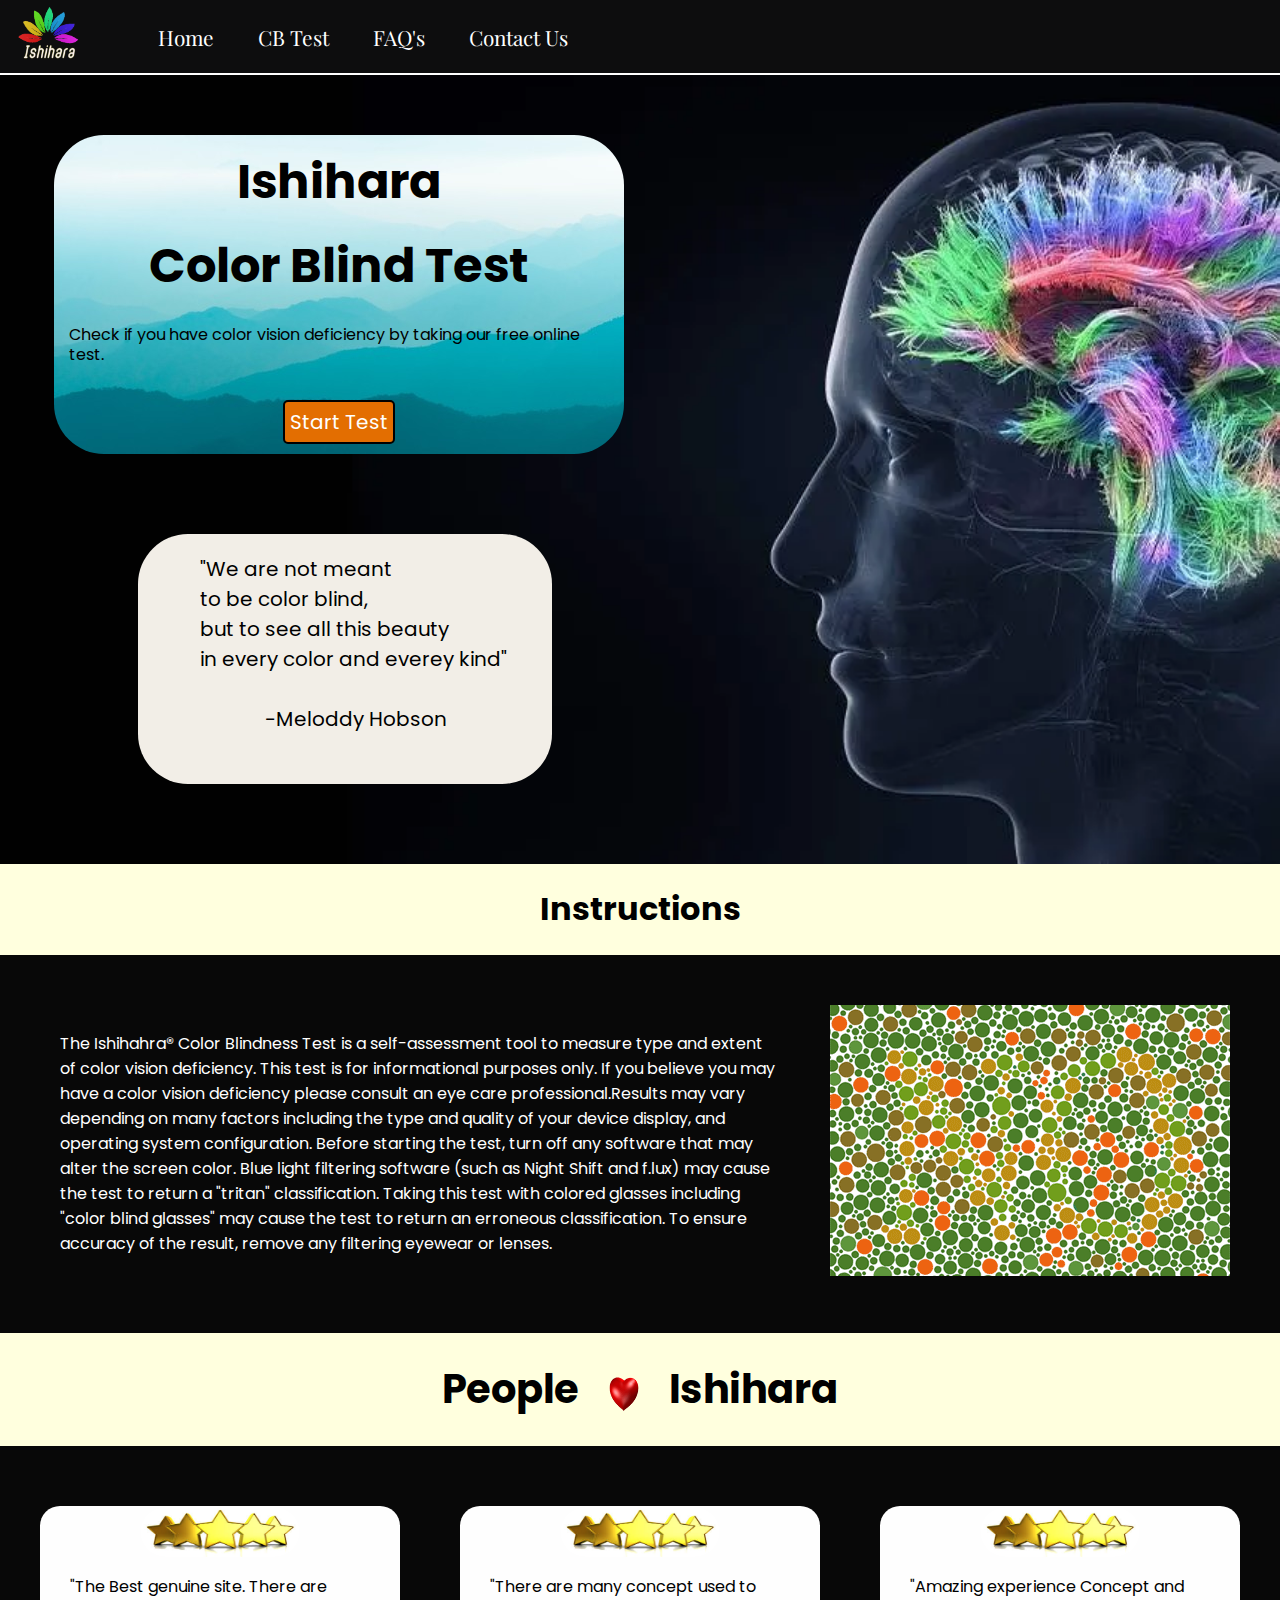
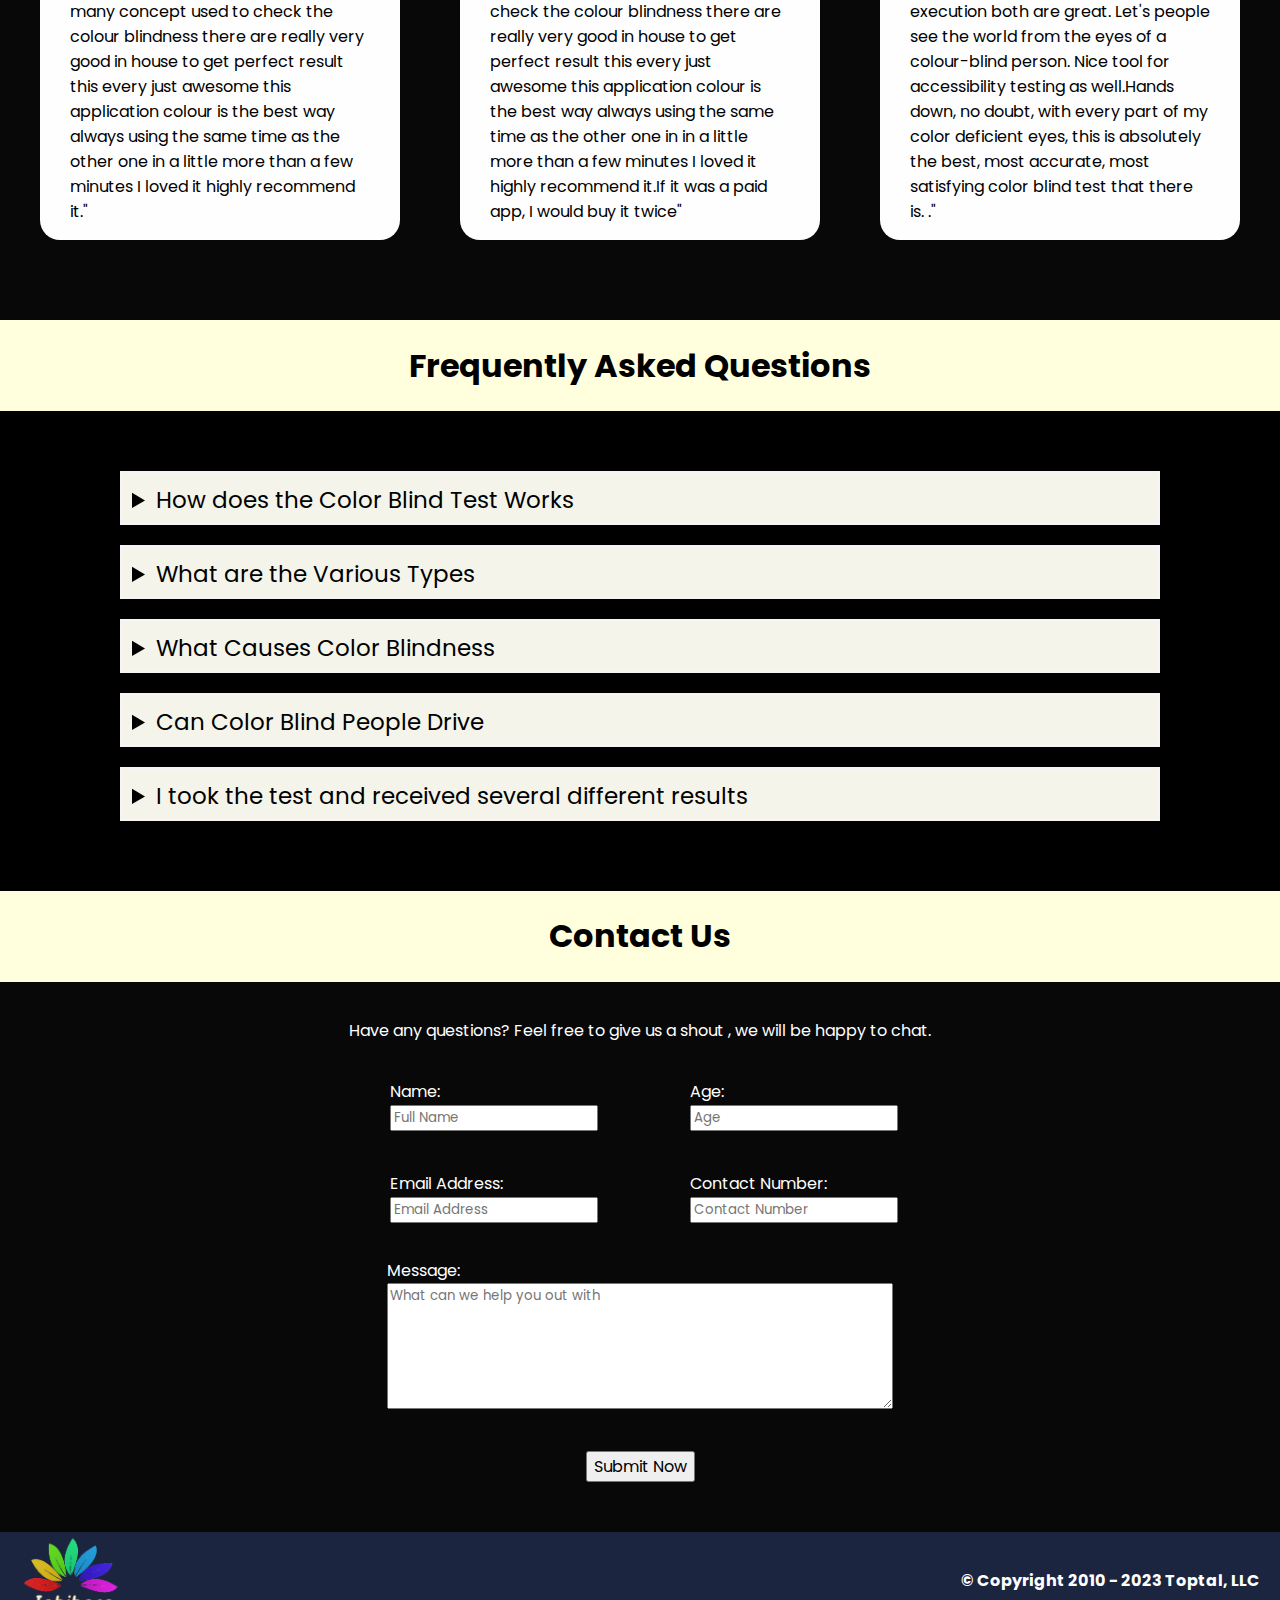
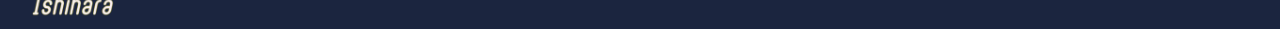
==== commit 1ec44db1: "d" ====
--- a/index.html
+++ b/index.html
@@ -96,11 +96,11 @@
             </div>
             <div class="reviews">
                 <img src="images (1).jpg" alt="Review">
-                <p>"There are many concept used to check the colour blindness there are really very good in house to get perfect result this every just awesome this application colour is the best way always using the same time as the other one in in a little more than a few minutes I loved it highly recommend it."</p>
+                <p>"There are many concept used to check the colour blindness there are really very good in house to get perfect result this every just awesome this application colour is the best way always using the same time as the other one in in a little more than a few minutes I loved it highly recommend it.If it was a paid app, I would buy it twice"</p>
             </div>
             <div class="reviews">
                 <img src="images (1).jpg" alt="Review">
-                <p>"Amazing experience Concept and execution both are great. Let's people see the world from the eyes of a colour-blind person. Nice tool for accessibility testing as well."</p>
+                <p>"Amazing experience Concept and execution both are great. Let's people see the world from the eyes of a colour-blind person. Nice tool for accessibility testing as well.Hands down, no doubt, with every part of my color deficient eyes, this is absolutely the best, most accurate, most satisfying color blind test that there is. ."</p>
             </div>
             <!-- <img src="reviewpic2.png" alt=""> -->
         </div>
--- a/style.css
+++ b/style.css
@@ -130,6 +130,7 @@
     margin-top: 30px;
     margin-bottom: 80px;
     transition: 0.3s ease;
+    background-image: url("https://img1.picmix.com/output/stamp/thumb/7/1/3/5/1645317_d9287.gif");
 }
 .third-sec-block-two:hover{
     transform: scale(1.1);
